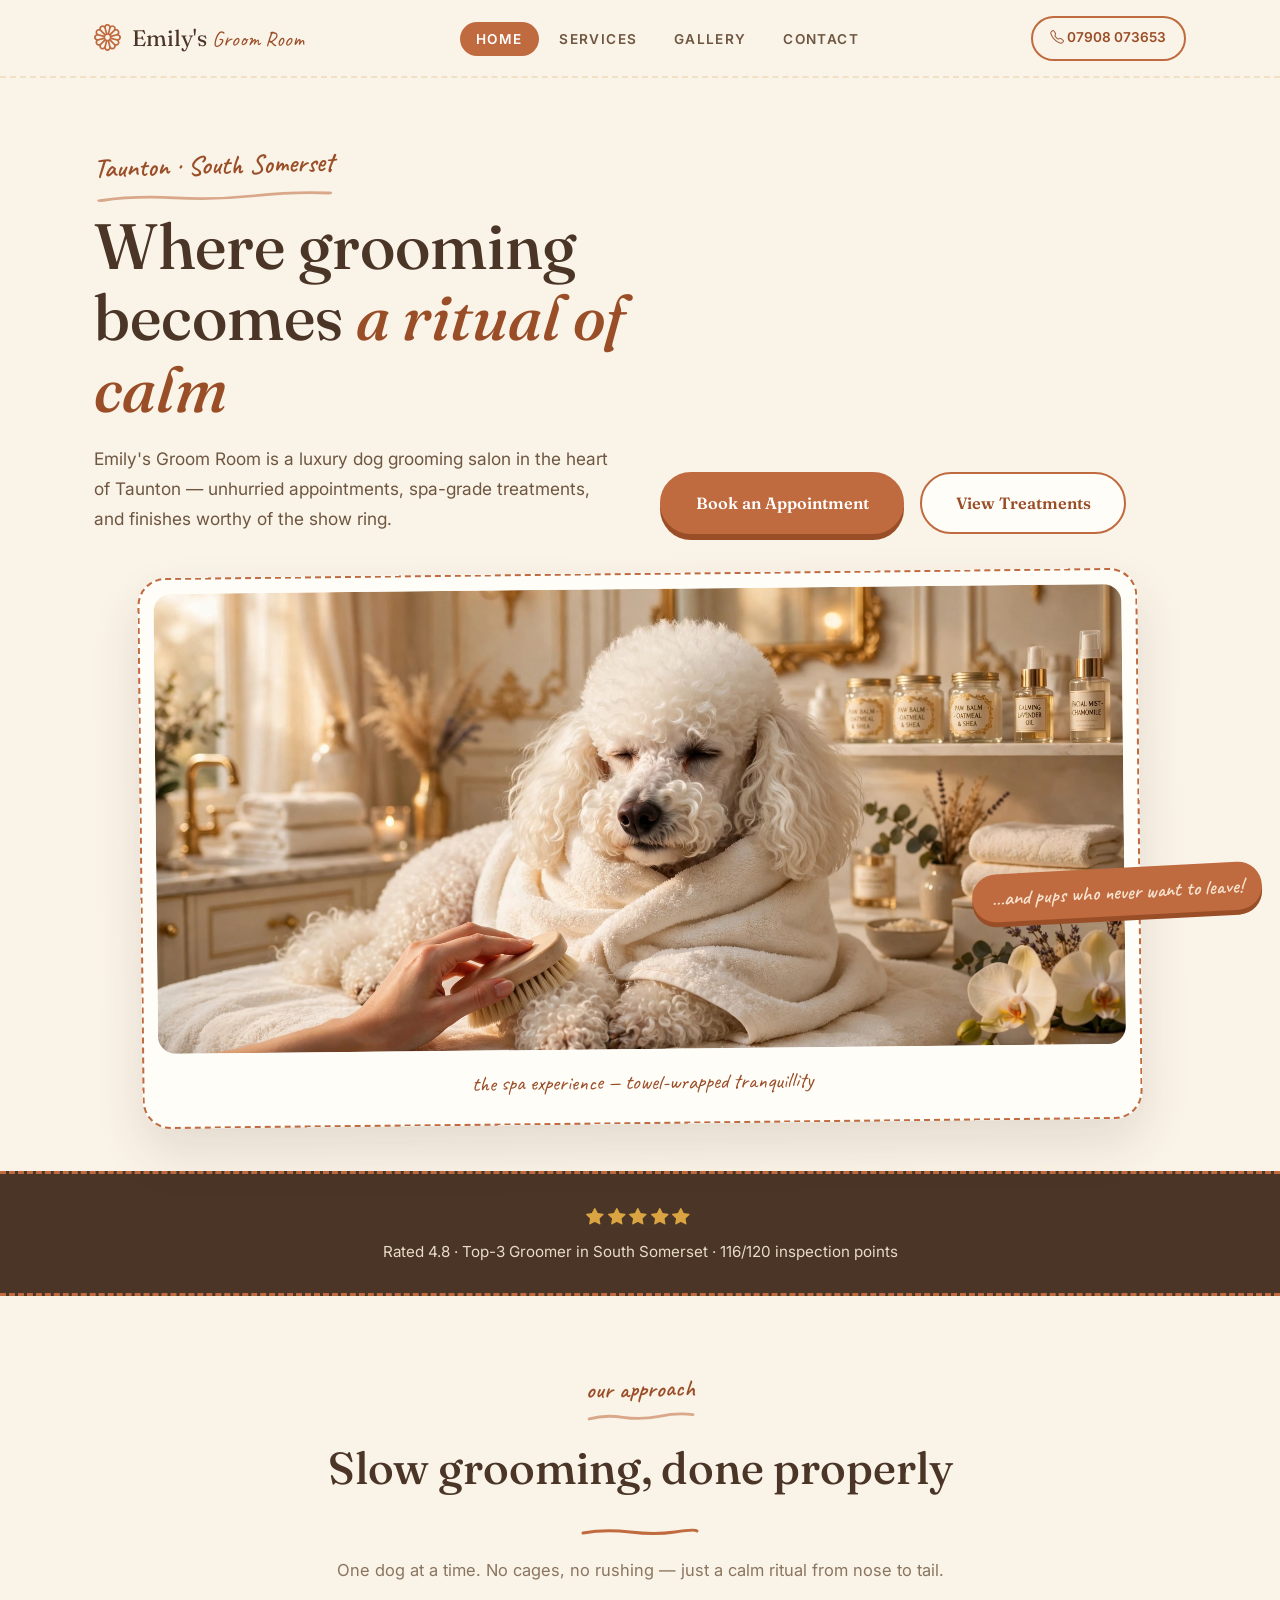
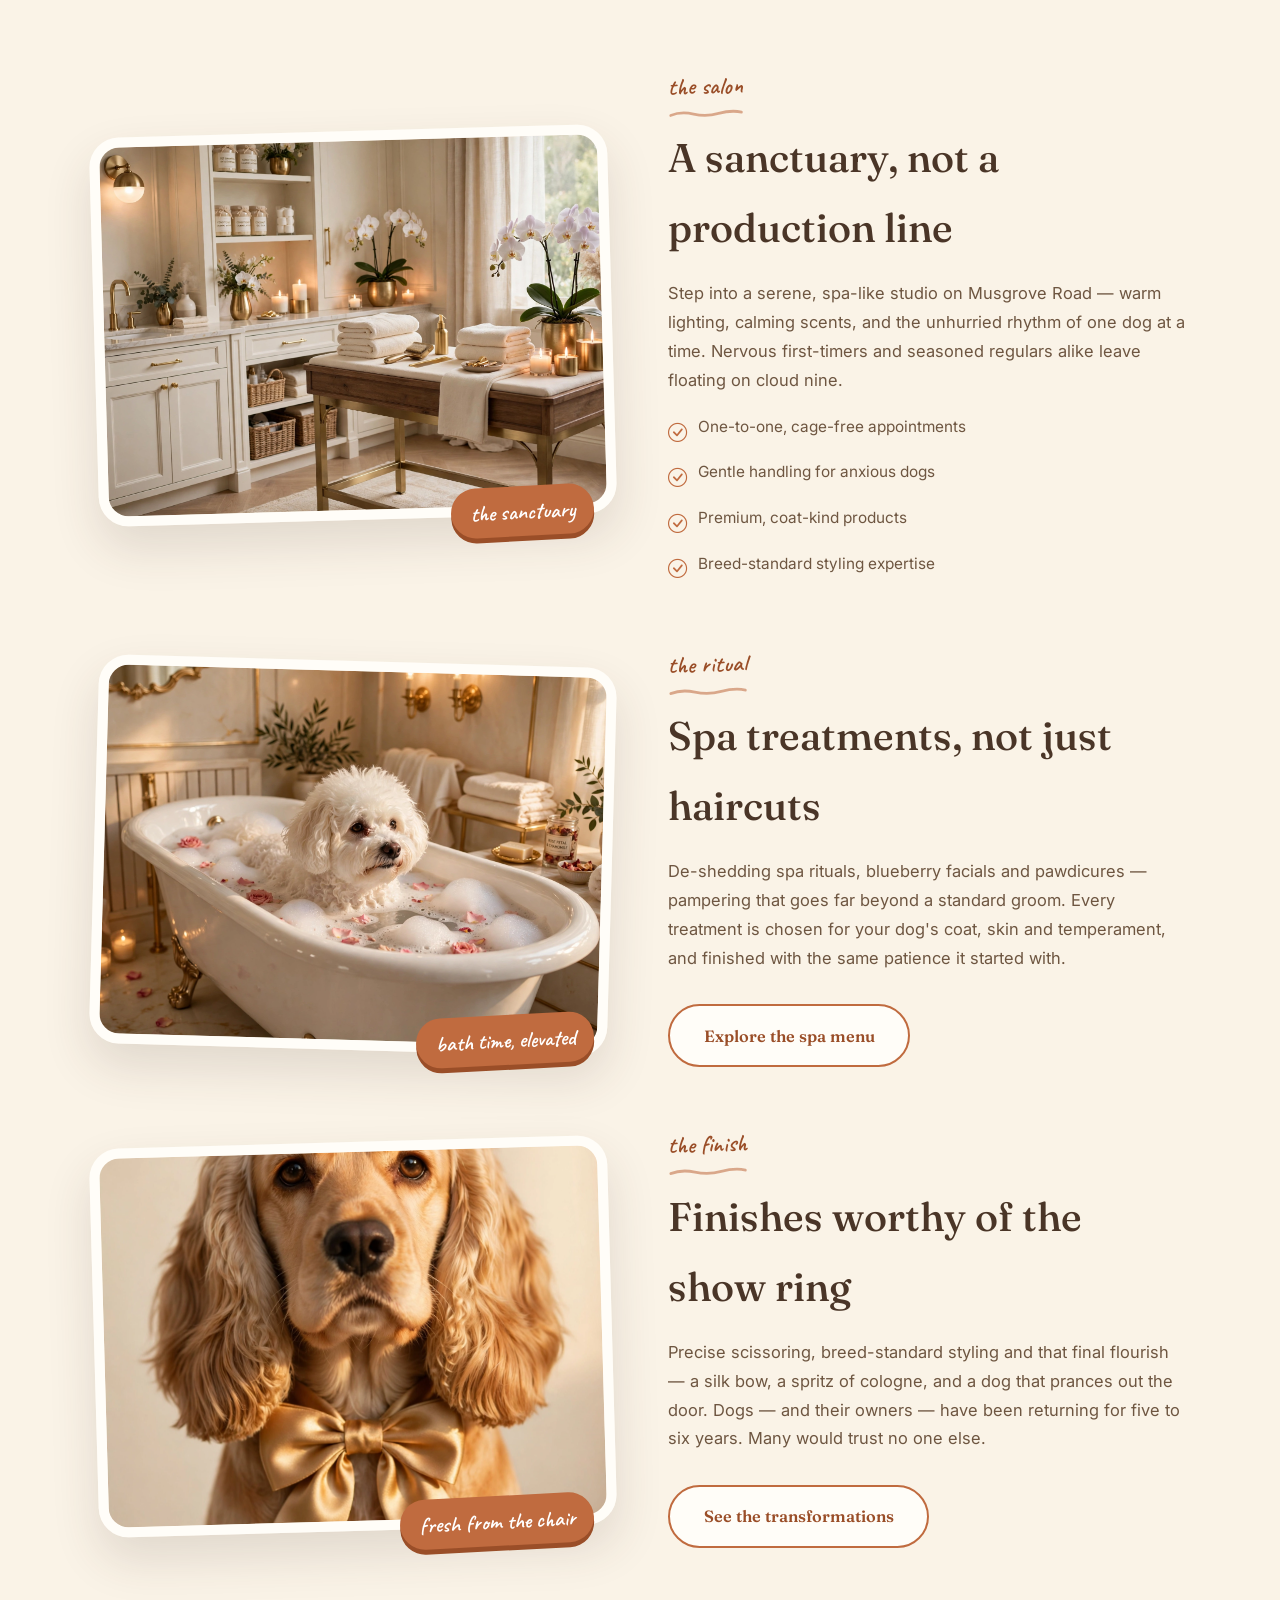
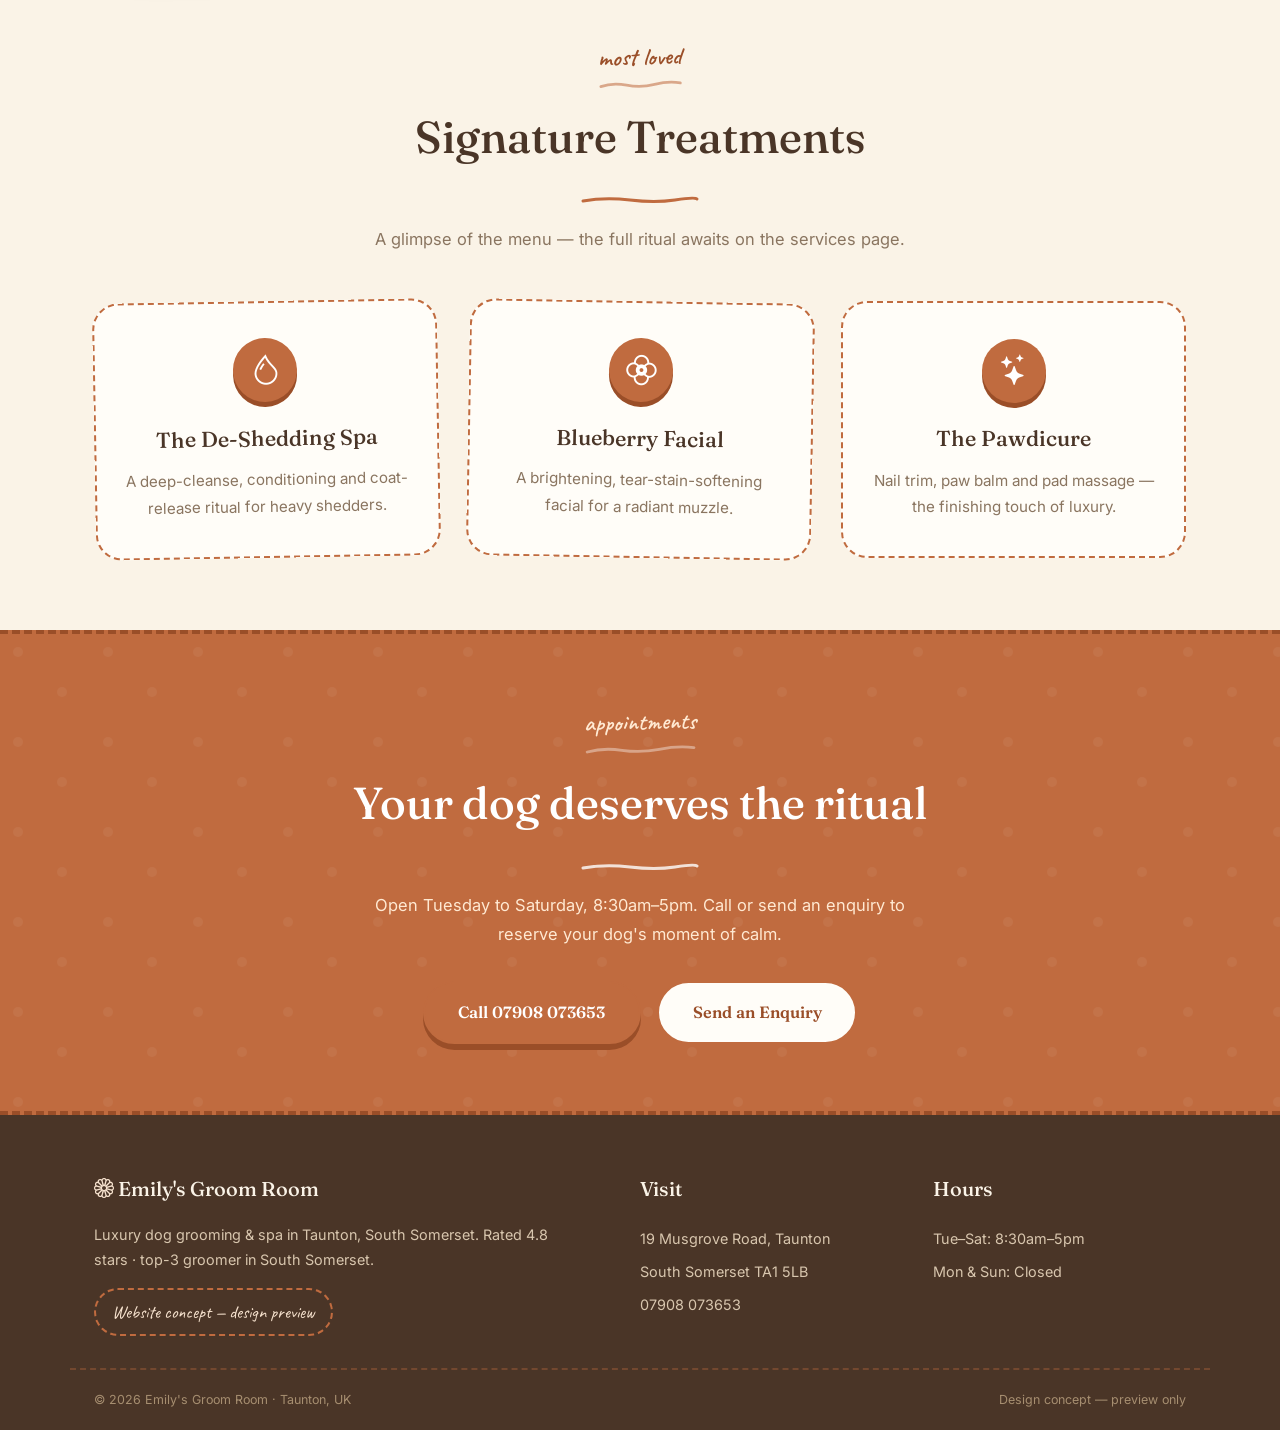
==== index.html @ f9834cc7 "Demo website concept for Emily's Groom Room (Taunton, UK)" ====
<!DOCTYPE html>
<html lang="en-GB">
<head>
  <meta charset="UTF-8">
  <meta name="viewport" content="width=device-width, initial-scale=1.0">
  <title>Emily's Groom Room — Luxury Dog Grooming &amp; Spa, Taunton</title>
  <meta name="description" content="Emily's Groom Room in Taunton, South Somerset — luxury dog grooming and spa treatments. Rated 4.8 stars and ranked among the top three groomers in South Somerset. Tue–Sat 8:30am–5pm.">
  <meta property="og:title" content="Emily's Groom Room — Luxury Dog Grooming &amp; Spa, Taunton">
  <meta property="og:description" content="Luxury dog grooming &amp; spa in Taunton. Rated 4.8 stars · Top-3 groomer in South Somerset. Loyal clients for 5–6 years.">
  <meta property="og:type" content="website">
  <meta property="og:image" content="images/hero-spa-poodle.webp">
  <link rel="stylesheet" href="https://cdn.jsdelivr.net/npm/bootstrap-icons@1.11.3/font/bootstrap-icons.min.css">
  <link rel="stylesheet" href="styles.css">
</head>
<body>

<header class="topbar">
  <div class="topbar-inner">
    <a class="brand" href="index.html">
      <i class="bi bi-flower1"></i>
      <span class="brand-name">Emily's <em>Groom Room</em></span>
    </a>
    <nav aria-label="Main navigation">
      <ul>
        <li><a href="index.html" class="active">Home</a></li>
        <li><a href="services.html">Services</a></li>
        <li><a href="gallery.html">Gallery</a></li>
        <li><a href="contact.html">Contact</a></li>
      </ul>
    </nav>
    <button class="nav-toggle" aria-label="Open menu" aria-expanded="false"><i class="bi bi-list" aria-hidden="true"></i></button>
    <a class="nav-call" href="tel:+447908073653"><i class="bi bi-telephone"></i> 07908 073653</a>
  </div>
</header>

<main>
  <!-- HERO: story-driven -->
  <section class="hero">
    <span class="eyebrow">Taunton · South Somerset</span>
    <h1>Where grooming becomes <span class="gold-it">a ritual of calm</span></h1>
    <div class="lede-row">
      <p class="lede">Emily's Groom Room is a luxury dog grooming salon in the heart of Taunton — unhurried appointments, spa-grade treatments, and finishes worthy of the show ring.</p>
      <div class="hero-cta" style="margin-top:0;">
        <a class="btn btn-solid" href="contact.html">Book an Appointment</a>
        <a class="btn btn-ghost" href="services.html">View Treatments</a>
      </div>
    </div>
    <figure class="hero-frame">
      <div class="inner">
        <img src="images/hero-spa-poodle.webp" alt="White poodle wrapped in a plush cream towel during a luxury spa treatment at Emily's Groom Room" fetchpriority="high">
      </div>
      <figcaption>the spa experience — towel-wrapped tranquillity</figcaption>
    </figure>
  </section>

  <!-- RATING STRIP -->
  <div class="rating-strip">
    <div class="stars" aria-hidden="true"><i class="bi bi-star-fill"></i><i class="bi bi-star-fill"></i><i class="bi bi-star-fill"></i><i class="bi bi-star-fill"></i><i class="bi bi-star-fill"></i></div>
    <p>Rated 4.8 · Top-3 Groomer in South Somerset · 116/120 inspection points</p>
    <p class="hand-note">…and pups who never want to leave!</p>
  </div>

  <!-- OUR APPROACH: alternating story rows -->
  <section class="section" style="padding-bottom:1rem;">
    <div class="section-head center">
      <span class="eyebrow">our approach</span>
      <h2>Slow grooming, done properly</h2>
      <div class="gold-rule" aria-hidden="true"></div>
      <p>One dog at a time. No cages, no rushing — just a calm ritual from nose to tail.</p>
    </div>
  </section>

  <div class="story">
    <div class="story-row">
      <div class="story-img">
        <img src="images/salon-interior.webp" alt="Serene ivory and gold interior of Emily's Groom Room salon in Taunton" loading="lazy">
        <span class="hand-note">the sanctuary</span>
      </div>
      <div class="story-txt">
        <span class="eyebrow">the salon</span>
        <h2>A sanctuary, not a production line</h2>
        <p>Step into a serene, spa-like studio on Musgrove Road — warm lighting, calming scents, and the unhurried rhythm of one dog at a time. Nervous first-timers and seasoned regulars alike leave floating on cloud nine.</p>
        <ul class="check-list">
          <li><i class="bi bi-check-circle"></i> One-to-one, cage-free appointments</li>
          <li><i class="bi bi-check-circle"></i> Gentle handling for anxious dogs</li>
          <li><i class="bi bi-check-circle"></i> Premium, coat-kind products</li>
          <li><i class="bi bi-check-circle"></i> Breed-standard styling expertise</li>
        </ul>
      </div>
    </div>

    <div class="story-row rev">
      <div class="story-txt">
        <span class="eyebrow">the ritual</span>
        <h2>Spa treatments, not just haircuts</h2>
        <p>De-shedding spa rituals, blueberry facials and pawdicures — pampering that goes far beyond a standard groom. Every treatment is chosen for your dog's coat, skin and temperament, and finished with the same patience it started with.</p>
        <div class="hero-cta">
          <a class="btn btn-ghost" href="services.html">Explore the spa menu</a>
        </div>
      </div>
      <div class="story-img">
        <img src="images/bubble-bath.webp" alt="Fluffy white dog enjoying a luxurious bubble bath with rose petals" loading="lazy">
        <span class="hand-note">bath time, elevated</span>
      </div>
    </div>

    <div class="story-row">
      <div class="story-img">
        <img src="images/groomed-portrait.webp" alt="Freshly groomed cocker spaniel wearing a silk bow" loading="lazy">
        <span class="hand-note">fresh from the chair</span>
      </div>
      <div class="story-txt">
        <span class="eyebrow">the finish</span>
        <h2>Finishes worthy of the show ring</h2>
        <p>Precise scissoring, breed-standard styling and that final flourish — a silk bow, a spritz of cologne, and a dog that prances out the door. Dogs — and their owners — have been returning for five to six years. Many would trust no one else.</p>
        <div class="hero-cta">
          <a class="btn btn-ghost" href="gallery.html">See the transformations</a>
        </div>
      </div>
    </div>
  </div>

  <!-- SIGNATURE TREATMENTS PREVIEW -->
  <section class="section" style="padding-top:1rem;">
    <div class="section-head center">
      <span class="eyebrow">most loved</span>
      <h2>Signature Treatments</h2>
      <div class="gold-rule" aria-hidden="true"></div>
      <p>A glimpse of the menu — the full ritual awaits on the services page.</p>
    </div>
    <div class="trio">
      <div class="trio-card">
        <i class="bi bi-droplet" aria-hidden="true"></i>
        <h3>The De-Shedding Spa</h3>
        <p>A deep-cleanse, conditioning and coat-release ritual for heavy shedders.</p>
      </div>
      <div class="trio-card">
        <i class="bi bi-flower2" aria-hidden="true"></i>
        <h3>Blueberry Facial</h3>
        <p>A brightening, tear-stain-softening facial for a radiant muzzle.</p>
      </div>
      <div class="trio-card">
        <i class="bi bi-stars" aria-hidden="true"></i>
        <h3>The Pawdicure</h3>
        <p>Nail trim, paw balm and pad massage — the finishing touch of luxury.</p>
      </div>
    </div>
  </section>

  <!-- CTA -->
  <section class="cta-band">
    <span class="eyebrow">appointments</span>
    <h2>Your dog deserves the ritual</h2>
    <div class="gold-rule" aria-hidden="true"></div>
    <p>Open Tuesday to Saturday, 8:30am–5pm. Call or send an enquiry to reserve your dog's moment of calm.</p>
    <div class="hero-cta" style="justify-content:center;">
      <a class="btn btn-solid" href="tel:+447908073653">Call 07908 073653</a>
      <a class="btn btn-ghost" href="contact.html">Send an Enquiry</a>
    </div>
  </section>
</main>

<footer>
  <div class="footer-inner">
    <div class="footer-brand">
      <h4><i class="bi bi-flower1"></i> Emily's Groom Room</h4>
      <p>Luxury dog grooming &amp; spa in Taunton, South Somerset. Rated 4.8 stars · top-3 groomer in South Somerset.</p>
      <span class="concept-badge">Website concept — design preview</span>
    </div>
    <div>
      <h4>Visit</h4>
      <ul>
        <li>19 Musgrove Road, Taunton</li>
        <li>South Somerset TA1 5LB</li>
        <li><a href="tel:+447908073653">07908 073653</a></li>
      </ul>
    </div>
    <div>
      <h4>Hours</h4>
      <ul>
        <li>Tue–Sat: 8:30am–5pm</li>
        <li>Mon &amp; Sun: Closed</li>
      </ul>
    </div>
  </div>
  <div class="footer-bottom">
    <span>© 2026 Emily's Groom Room · Taunton, UK</span>
    <span>Design concept — preview only</span>
  </div>
</footer>


<script>
document.addEventListener('DOMContentLoaded', function () {
  var btn = document.querySelector('.nav-toggle');
  var panel = document.querySelector('.topbar-inner nav');
  if (btn && panel) {
    btn.addEventListener('click', function () {
      var open = panel.classList.toggle('open');
      btn.setAttribute('aria-expanded', open ? 'true' : 'false');
    });
    panel.addEventListener('click', function (e) {
      if (e.target.closest('a')) {
        panel.classList.remove('open');
        btn.setAttribute('aria-expanded', 'false');
      }
    });
  }
});
</script>
</body>
</html>
---- styles.css ----
/* ============================================================
   Emily's Groom Room — WARM CRAFT concept
   Warm cream + terracotta + deep brown | Fraunces + Caveat + Inter
   Handwritten accents, dashed borders, story-driven rows.
   ============================================================ */
@import url('https://fonts.googleapis.com/css2?family=Fraunces:ital,opsz,wght@0,9..144,400;0,9..144,500;0,9..144,600;1,9..144,400;1,9..144,500&family=Caveat:wght@500;600;700&family=Inter:wght@300;400;500;600&display=swap');

:root {
  --cream: #FAF3E7;
  --cream-deep: #F3E7D2;
  --sand: #EFE0C6;
  --terra: #C06B3F;
  --terra-deep: #9A4E28;
  --terra-soft: #F6E2CE;
  --brown: #4A3527;
  --brown-soft: #6E5641;
  --muted: #8A7560;
  --white: #FFFDF8;
  --gold: #D9A441;
  --serif: 'Fraunces', Georgia, serif;
  --hand: 'Caveat', cursive;
  --sans: 'Inter', -apple-system, sans-serif;
}

* { margin: 0; padding: 0; box-sizing: border-box; }

html { scroll-behavior: smooth; }

body {
  font-family: var(--sans);
  background: var(--cream);
  color: var(--brown);
  font-size: 16.5px;
  line-height: 1.75;
  -webkit-font-smoothing: antialiased;
  overflow-x: hidden;
}

img { max-width: 100%; display: block; }

a { color: var(--terra-deep); text-decoration: none; }
a:hover { color: var(--brown); }

::selection { background: var(--terra-soft); }

/* ---------- handwritten eyebrows ---------- */
.eyebrow {
  font-family: var(--hand);
  font-size: 1.5rem;
  font-weight: 600;
  color: var(--terra-deep);
  display: inline-block;
  transform: rotate(-1.5deg);
}
.eyebrow::after {
  content: ""; display: block; height: 8px; margin-top: 2px;
  background: url("data:image/svg+xml,%3Csvg xmlns='http://www.w3.org/2000/svg' width='120' height='10' viewBox='0 0 120 10' preserveAspectRatio='none'%3E%3Cpath d='M3 7 Q 20 2, 40 6 T 80 6 T 117 5' fill='none' stroke='%23C06B3F' stroke-width='3.5' stroke-linecap='round' opacity='0.55'/%3E%3C/svg%3E") 0 0/100% 100% no-repeat;
}

h1, h2, h3 { font-family: var(--serif); font-weight: 500; color: var(--brown); }

/* hand-drawn rule (keeps old class name) */
.gold-rule {
  width: 120px; height: 10px; margin: 1.2rem 0;
  background: url("data:image/svg+xml,%3Csvg xmlns='http://www.w3.org/2000/svg' width='120' height='10' viewBox='0 0 120 10' preserveAspectRatio='none'%3E%3Cpath d='M3 6 Q 25 2, 50 5 T 95 5 T 117 4' fill='none' stroke='%23C06B3F' stroke-width='3' stroke-linecap='round'/%3E%3C/svg%3E") 0 0/100% 100% no-repeat;
}
.gold-rule.wide { width: min(520px, 80%); }

/* ---------- nav ---------- */
.topbar {
  background: var(--cream);
  border-bottom: 2px dashed var(--sand);
  position: sticky; top: 0; z-index: 50;
}
.topbar-inner {
  max-width: 1140px; margin: 0 auto;
  display: flex; align-items: center; justify-content: space-between;
  padding: 0.9rem 1.5rem; gap: 1rem;
}
.brand { display: flex; align-items: center; gap: 0.7rem; }
.brand .bi { font-size: 1.7rem; color: var(--terra); }
.brand-name { font-family: var(--serif); font-size: 1.4rem; color: var(--brown); }
.brand-name em { font-family: var(--hand); font-style: normal; font-size: 1.35rem; color: var(--terra-deep); }

nav ul { list-style: none; display: flex; gap: 0.3rem; }
nav a {
  font-size: 0.85rem; letter-spacing: 0.1em; text-transform: uppercase; font-weight: 600;
  color: var(--brown-soft); padding: 0.55rem 1rem; border-radius: 999px; transition: all .2s;
}
nav a:hover { color: var(--terra-deep); background: var(--terra-soft); }
nav a.active { color: #fff; background: var(--terra); }

.nav-call {
  border: 2px solid var(--terra); color: var(--terra-deep);
  padding: 0.55rem 1.1rem; font-size: 0.85rem; font-weight: 600;
  border-radius: 999px; transition: all .2s; white-space: nowrap;
}
.nav-call:hover { background: var(--terra); color: #fff; }

/* ---------- hero: story-driven, left aligned ---------- */
.hero {
  padding: 4rem 1.5rem 0;
  max-width: 1140px; margin: 0 auto;
  position: relative;
}
.hero .eyebrow { margin-bottom: 0.6rem; font-size: 1.7rem; }
.hero h1 {
  font-size: clamp(2.4rem, 5.5vw, 4rem);
  line-height: 1.12; max-width: 16ch; text-align: left;
}
.hero h1 .gold-it { font-style: italic; color: var(--terra-deep); }
.hero .lede-row { display: grid; grid-template-columns: 1fr 1fr; gap: 2.5rem; align-items: end; margin-top: 1.2rem; }
.hero p.lede { color: var(--brown-soft); font-size: 1.08rem; max-width: 34rem; }
.hero-frame {
  margin: 2.4rem auto 0; max-width: 1000px;
  background: var(--white); border: 2px dashed var(--terra);
  border-radius: 28px; padding: 14px;
  box-shadow: 0 24px 50px rgba(74, 53, 39, 0.12);
  transform: rotate(-.6deg);
}
.hero-frame .inner { border-radius: 18px; overflow: hidden; }
.hero-frame img { width: 100%; height: auto; object-fit: cover; max-height: 460px; }
.hero-frame figcaption {
  padding: 0.9rem 0.4rem 0.4rem;
  font-family: var(--hand); font-size: 1.35rem; color: var(--terra-deep);
  text-align: center;
}
.hero-cta { margin-top: 2rem; display: flex; gap: 1rem; flex-wrap: wrap; }

.btn {
  display: inline-flex; align-items: center; gap: .6rem;
  padding: 0.95rem 2.1rem;
  font-family: var(--serif); font-size: 1.02rem; font-weight: 600;
  border-radius: 999px; border: 2px solid var(--terra);
  transition: all .2s; cursor: pointer;
}
.btn-solid { background: var(--terra); color: #fff; box-shadow: 0 6px 0 var(--terra-deep); border-color: var(--terra); }
.btn-solid:hover { transform: translateY(-2px); box-shadow: 0 8px 0 var(--terra-deep); color: #fff; }
.btn-ghost { color: var(--terra-deep); background: var(--white); }
.btn-ghost:hover { background: var(--terra-soft); color: var(--terra-deep); }

/* ---------- ratings strip ---------- */
.rating-strip {
  background: var(--brown); color: var(--cream);
  padding: 1.7rem 1.5rem; text-align: center; margin-top: 3rem;
  border-top: 3px dashed var(--terra); border-bottom: 3px dashed var(--terra);
}
.rating-strip .stars { color: var(--gold); font-size: 1.1rem; letter-spacing: 0.2em; }
.rating-strip p { font-size: 0.95rem; margin-top: 0.4rem; color: #E8DCC6; }
.rating-strip .hand-note { font-family: var(--hand); font-size: 1.3rem; color: var(--terra-soft); }

/* ---------- sections ---------- */
.section { max-width: 1140px; margin: 0 auto; padding: 4.5rem 1.5rem; }
.section-head { max-width: 680px; margin-bottom: 3rem; }
.section-head.center { text-align: center; margin-left: auto; margin-right: auto; }
.section-head.center .gold-rule { margin-left: auto; margin-right: auto; }
.section-head h2 { font-size: clamp(1.9rem, 4vw, 2.8rem); margin: 0.6rem 0; }
.section-head p { color: var(--muted); }

/* dashed trio cards */
.trio { display: grid; grid-template-columns: repeat(3, 1fr); gap: 1.8rem; }
.trio-card {
  background: var(--white); border: 2px dashed var(--terra);
  padding: 2.2rem 1.8rem; border-radius: 26px; text-align: center;
  transition: transform .25s, box-shadow .25s;
}
.trio-card:nth-child(2) { transform: rotate(1deg); }
.trio-card:nth-child(1) { transform: rotate(-1deg); }
.trio-card:hover { transform: translateY(-5px) rotate(0deg); box-shadow: 0 18px 40px rgba(74,53,39,.12); }
.trio-card .bi {
  font-size: 1.9rem; color: #fff; background: var(--terra);
  width: 64px; height: 64px; border-radius: 50%;
  display: inline-grid; place-items: center; margin-bottom: 1.1rem;
  box-shadow: 0 5px 0 var(--terra-deep);
}
.trio-card h3 { font-size: 1.35rem; margin-bottom: 0.6rem; }
.trio-card p { color: var(--muted); font-size: 0.95rem; }

/* ---------- story rows: alternating narrative ---------- */
.story { max-width: 1140px; margin: 0 auto; padding: 1rem 1.5rem 4.5rem; display: grid; gap: 3.5rem; }
.story-row {
  display: grid; grid-template-columns: 1fr 1fr; gap: 3.5rem; align-items: center;
}
.story-row.rev .story-txt { order: 2; }
.story-row.rev .story-img { order: 1; }
.story-img { position: relative; }
.story-img img {
  width: 100%; aspect-ratio: 4/3; object-fit: cover;
  border-radius: 30px; border: 10px solid var(--white);
  box-shadow: 0 22px 48px rgba(74,53,39,.14);
}
.story-row:nth-child(odd) .story-img img { transform: rotate(-1.6deg); }
.story-row:nth-child(even) .story-img img { transform: rotate(1.6deg); }
.hand-note {
  position: absolute; bottom: -16px; right: 18px;
  font-family: var(--hand); font-size: 1.4rem; font-weight: 600;
  background: var(--terra); color: #fff; border-radius: 999px;
  padding: .35rem 1.2rem; transform: rotate(-3deg);
  box-shadow: 0 5px 0 var(--terra-deep);
}
.story-txt .eyebrow { margin-bottom: .4rem; }
.story-txt h2 { font-size: clamp(1.8rem, 3.4vw, 2.5rem); margin-bottom: 1rem; }
.story-txt p { color: var(--brown-soft); margin-bottom: 1rem; }

.check-list { list-style: none; margin-top: 1.2rem; display: grid; gap: .6rem; }
.check-list li { display: flex; gap: .7rem; align-items: flex-start; color: var(--brown-soft); font-size: 0.96rem; }
.check-list .bi { color: var(--terra); font-size: 1.2rem; margin-top: .15rem; }

/* ---------- service rows ---------- */
.service-row {
  display: grid; grid-template-columns: 60px 1fr auto;
  gap: 1.6rem; align-items: center;
  background: var(--white); border: 2px dashed var(--sand);
  padding: 1.9rem 2.1rem; margin-bottom: 1.3rem; border-radius: 24px;
  transition: border-color .25s, transform .25s;
}
.service-row:hover { border-color: var(--terra); transform: translateX(6px); }
.service-icon {
  width: 58px; height: 58px; background: var(--terra-soft);
  border: 2px solid var(--terra);
  border-radius: 50%; display: flex; align-items: center; justify-content: center;
}
.service-icon .bi { color: var(--terra-deep); font-size: 1.35rem; }
.service-row h3 { font-size: 1.4rem; margin-bottom: 0.35rem; }
.service-row h3 .tag {
  font-family: var(--hand); font-size: 1.05rem; font-weight: 600;
  color: #fff; background: var(--terra); border-radius: 999px;
  padding: 0.1rem 0.85rem; margin-left: 0.6rem; vertical-align: middle;
  display: inline-block; transform: rotate(-2deg);
}
.service-row p { color: var(--muted); font-size: 0.95rem; max-width: 640px; }
.service-price {
  text-align: right; border-left: 2px dashed var(--sand); padding-left: 1.6rem;
  min-width: 150px;
}
.service-price .from { font-family: var(--hand); font-size: 1.15rem; color: var(--terra-deep); display: block; }
.service-price .amount { font-family: var(--serif); font-size: 2rem; color: var(--brown); }
.service-price .note { font-size: 0.72rem; color: var(--muted); font-style: italic; }

.spa-banner {
  margin-top: 2.5rem; text-align: center;
  border: 2px dashed var(--terra); background: var(--white);
  padding: 2.8rem 2rem; border-radius: 30px;
  background-image: radial-gradient(circle at 20% 20%, var(--terra-soft) 0, transparent 45%);
}
.spa-banner h3 { font-size: 2rem; margin: 0.6rem 0; }
.spa-banner h3 em { font-family: var(--hand); font-style: normal; color: var(--terra-deep); font-size: 2.2rem; }
.spa-banner p { color: var(--muted); max-width: 560px; margin: 0 auto 1.5rem; }

/* ---------- gallery grid ---------- */
.g-grid {
  display: grid; grid-template-columns: repeat(2, 1fr); gap: 2rem;
  max-width: 1000px; margin: 0 auto;
}
.g-item {
  background: var(--white); border: 2px dashed var(--terra); padding: 12px; border-radius: 24px;
  transition: transform .3s, box-shadow .3s;
}
.g-item:nth-child(odd) { transform: rotate(-.8deg); }
.g-item:nth-child(even) { transform: rotate(.8deg); }
.g-item:hover { transform: rotate(0) translateY(-4px); box-shadow: 0 18px 44px rgba(74,53,39,.12); }
.g-item .inner { border-radius: 14px; overflow: hidden; }
.g-item img { width: 100%; aspect-ratio: 4/3; object-fit: cover; }
.g-item figcaption { padding: 1rem 0.4rem 0.5rem; text-align: center; }
.g-item figcaption .t { font-family: var(--serif); font-size: 1.2rem; display: block; }
.g-item figcaption .s {
  font-family: var(--hand); font-size: 1.2rem; color: var(--terra-deep);
  margin-top: 0.2rem; display: block;
}

/* ---------- contact ---------- */
.contact-grid {
  display: grid; grid-template-columns: 1fr 1fr; gap: 2.2rem; align-items: start;
}
.contact-card {
  background: var(--white); border: 2px dashed var(--terra);
  padding: 2.4rem; border-radius: 28px;
}
.contact-card h3 { font-size: 1.55rem; margin-bottom: 1rem; }
.contact-card h3 .hand-accent { font-family: var(--hand); color: var(--terra-deep); font-size: 1.7rem; }
.contact-line {
  display: flex; gap: 1rem; align-items: flex-start;
  padding: 0.9rem 0; border-bottom: 2px dotted var(--sand);
}
.contact-line:last-child { border-bottom: none; }
.contact-line .bi { color: var(--terra); font-size: 1.3rem; margin-top: 0.15rem; }
.contact-line .lbl { font-family: var(--hand); font-size: 1.15rem; color: var(--terra-deep); display: block; }
.contact-line .val { color: var(--brown); }
.contact-line a.val:hover { color: var(--terra-deep); }

.hours-table { width: 100%; border-collapse: collapse; margin-top: 0.5rem; }
.hours-table th, .hours-table td { padding: 0.75rem 0.4rem; text-align: left; font-size: 0.95rem; }
.hours-table th { font-weight: 600; color: var(--brown); font-family: var(--serif); }
.hours-table td { color: var(--brown-soft); }
.hours-table tr { border-bottom: 2px dotted var(--sand); }
.hours-table tr:last-child { border-bottom: none; }
.hours-table .closed { color: var(--muted); font-style: italic; font-family: var(--hand); font-size: 1.1rem; }

.enquiry { margin-top: 2.5rem; max-width: 760px; margin-left: auto; margin-right: auto; }
.form-grid { display: grid; grid-template-columns: 1fr 1fr; gap: 1.2rem; }
.field { display: flex; flex-direction: column; gap: 0.4rem; }
.field.full { grid-column: 1 / -1; }
.field label { font-family: var(--hand); font-size: 1.25rem; color: var(--terra-deep); font-weight: 600; }
.field input, .field select, .field textarea {
  font-family: var(--sans); font-size: 0.95rem; color: var(--brown);
  background: var(--cream); border: 2px solid var(--sand);
  padding: 0.85rem 1rem; border-radius: 16px; width: 100%;
}
.field input:focus, .field select:focus, .field textarea:focus {
  outline: none; border-color: var(--terra); box-shadow: 0 0 0 3px var(--terra-soft); background: var(--white);
}
.form-note { text-align: center; font-family: var(--hand); font-size: 1.25rem; color: var(--terra-deep); margin-top: 1rem; }

/* ---------- cta band ---------- */
.cta-band {
  background: var(--terra); text-align: center; padding: 4.2rem 1.5rem;
  border-top: 4px dashed var(--terra-deep); border-bottom: 4px dashed var(--terra-deep);
  position: relative; overflow: hidden;
}
.cta-band::before {
  content: ""; position: absolute; inset: 0; opacity: .5; pointer-events: none;
  background: url("data:image/svg+xml,%3Csvg xmlns='http://www.w3.org/2000/svg' width='90' height='90' viewBox='0 0 90 90'%3E%3Ccircle cx='18' cy='18' r='5' fill='%23ffffff' fill-opacity='0.10'/%3E%3Ccircle cx='62' cy='58' r='5' fill='%23ffffff' fill-opacity='0.10'/%3E%3C/svg%3E");
}
.cta-band .eyebrow { color: #FFE9D2; }
.cta-band .eyebrow::after { filter: brightness(0) invert(1); opacity: .7; }
.cta-band h2 { color: #fff; font-size: clamp(1.9rem, 4vw, 2.8rem); margin: 0.7rem 0 1rem; position: relative; }
.cta-band p { color: #FFE9D2; max-width: 560px; margin: 0 auto 1.8rem; position: relative; }
.cta-band .gold-rule { margin-left: auto; margin-right: auto; filter: brightness(0) invert(1); opacity: .8; }
.cta-band .hero-cta { position: relative; }

/* ---------- footer ---------- */
footer { background: var(--brown); color: #D8C6AE; }
.footer-inner {
  max-width: 1140px; margin: 0 auto; padding: 3.5rem 1.5rem 2rem;
  display: grid; grid-template-columns: 2fr 1fr 1fr; gap: 2.5rem;
}
.footer-inner h4 {
  font-family: var(--serif); color: var(--cream); font-size: 1.25rem; margin-bottom: 1rem; font-weight: 500;
}
.footer-inner h4 .bi { color: var(--terra-soft); }
.footer-brand p { max-width: 30rem; }
.footer-inner p, .footer-inner li { font-size: 0.9rem; }
.footer-inner ul { list-style: none; }
.footer-inner li { padding: 0.25rem 0; }
.footer-inner a { color: #D8C6AE; }
.footer-inner a:hover { color: var(--terra-soft); }
.concept-badge {
  display: inline-block; margin-top: 1rem;
  border: 2px dashed var(--terra); color: var(--terra-soft);
  font-family: var(--hand); font-size: 1.15rem;
  padding: 0.35rem 1rem; border-radius: 999px;
}
.footer-bottom {
  border-top: 2px dashed rgba(192,107,63,.35);
  max-width: 1140px; margin: 0 auto; padding: 1.2rem 1.5rem;
  display: flex; justify-content: space-between; gap: 1rem; flex-wrap: wrap;
  font-size: 0.78rem; color: #A68E70;
}

/* ---------- responsive ---------- */
@media (max-width: 900px) {
  .hero .lede-row { grid-template-columns: 1fr; gap: 1.4rem; }
  .hero h1 { max-width: none; }
  .story-row { grid-template-columns: 1fr; gap: 2rem; }
  .story-row.rev .story-txt { order: 1; }
  .story-row.rev .story-img { order: 2; }
  .trio { grid-template-columns: 1fr; max-width: 460px; margin: 0 auto; }
  .g-grid { grid-template-columns: 1fr; }
  .contact-grid { grid-template-columns: 1fr; }
  .footer-inner { grid-template-columns: 1fr; }
  .service-row { grid-template-columns: 1fr; text-align: center; }
  .service-icon { margin: 0 auto; }
  .service-price { border-left: none; border-top: 2px dashed var(--sand); padding: 1.2rem 0 0; text-align: center; min-width: 0; }
}
@media (max-width: 640px) {
  .form-grid { grid-template-columns: 1fr; }
}

/* ---------- mobile nav toggle ---------- */
.nav-toggle{
  display:none; background:var(--terra-soft); border:2px solid var(--terra); border-radius:14px;
  color:var(--terra-deep); font-size:1.5rem; line-height:1; cursor:pointer;
  padding:.5rem .8rem; align-items:center; justify-content:center; flex:0 0 auto;
}
body{ overflow-x:hidden; }
@media (max-width: 860px){
  .topbar-inner{ position:relative; flex-wrap:nowrap; justify-content:space-between; }
  .nav-toggle{ display:inline-flex; }
  .topbar-inner nav{
    display:none; position:absolute; top:100%; left:0; right:0; z-index:60;
    background:var(--cream); border-bottom:2px dashed var(--sand);
    box-shadow:0 18px 30px rgba(74,53,39,.12);
  }
  .topbar-inner nav.open{ display:block; }
  .topbar-inner nav ul{ flex-direction:column; align-items:stretch; padding:8px 24px 16px; }
  .topbar-inner nav li{ border-bottom:2px dotted var(--sand); }
  .topbar-inner nav li:last-child{ border-bottom:0; }
  .topbar-inner nav a{ display:block; padding:14px 4px; border-radius:12px; }
}

/* ---------- mobile image caps ---------- */
@media (max-width: 768px){
  .hero{ padding:2.6rem 1.2rem 0; }
  .hero-frame{ transform:none; padding:10px; }
  .hero-frame img{ max-height:320px; }
  .hero-frame figcaption{ font-size:1.2rem; }
  .eyebrow{ font-size:1.35rem; }
  .section{ padding:3rem 1.2rem; }
  .story{ padding:0 1.2rem 3rem; gap:2.6rem; }
  .story-img img{ max-height:300px; }
  .hand-note{ font-size:1.2rem; bottom:-12px; right:10px; }
  .trio-card{ padding:1.8rem 1.4rem; }
  .g-item img{ max-height:300px; }
  .rating-strip{ margin-top:2rem; }
  .cta-band{ padding:3rem 1.2rem; }
  .contact-card{ padding:1.8rem 1.4rem; }
  .nav-call{ display:none; }
}
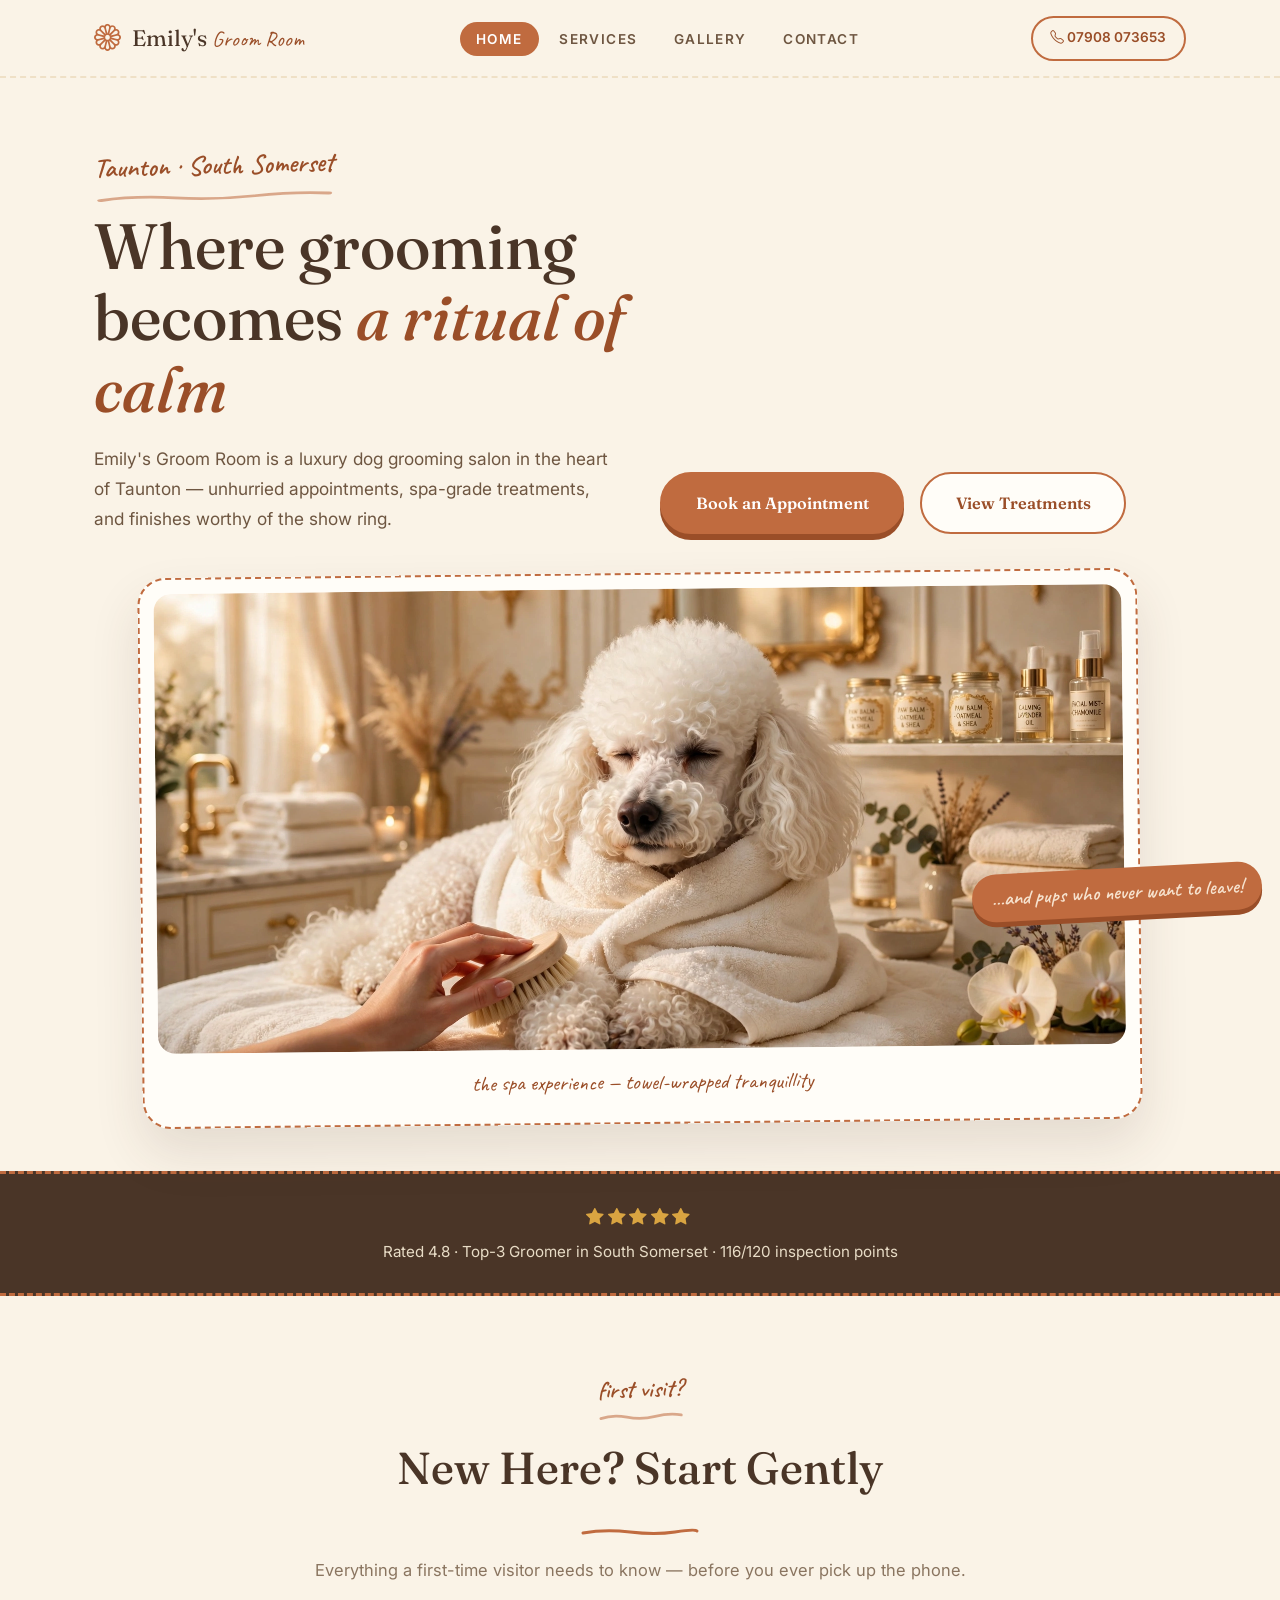
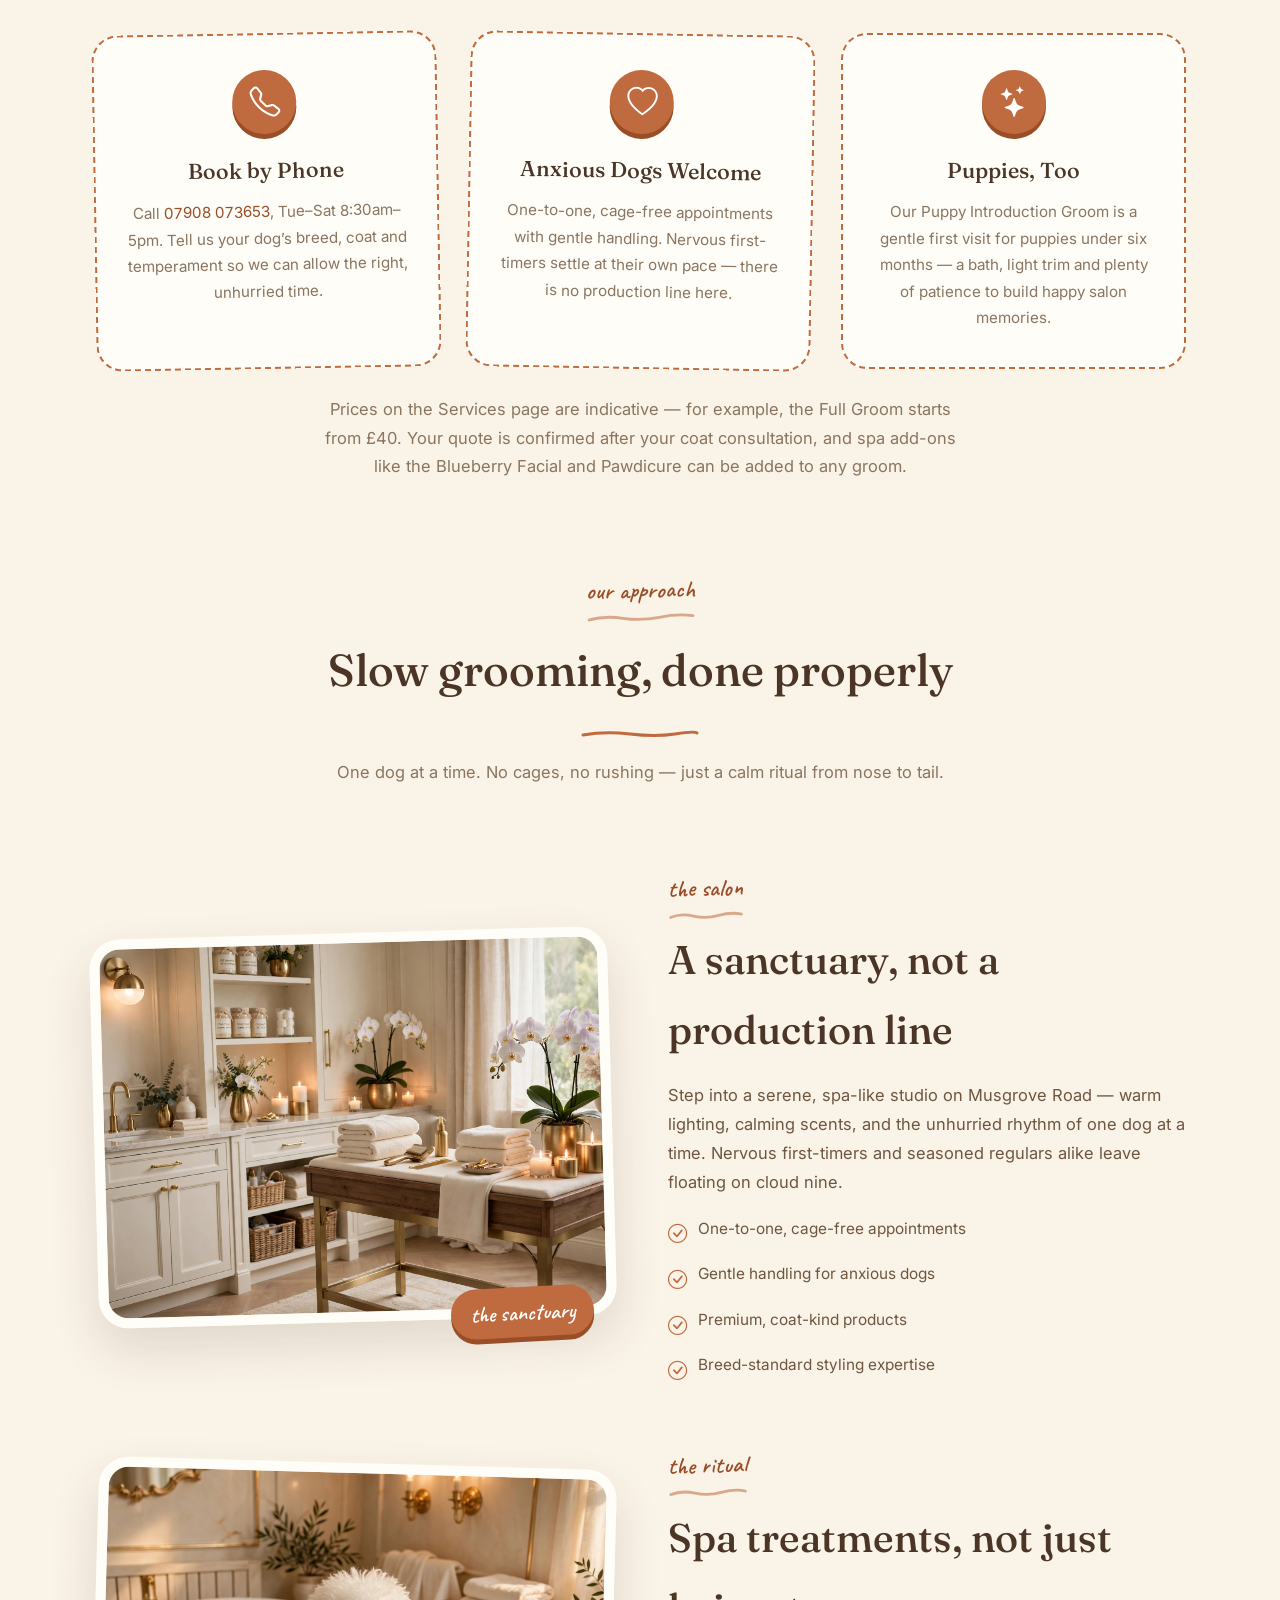
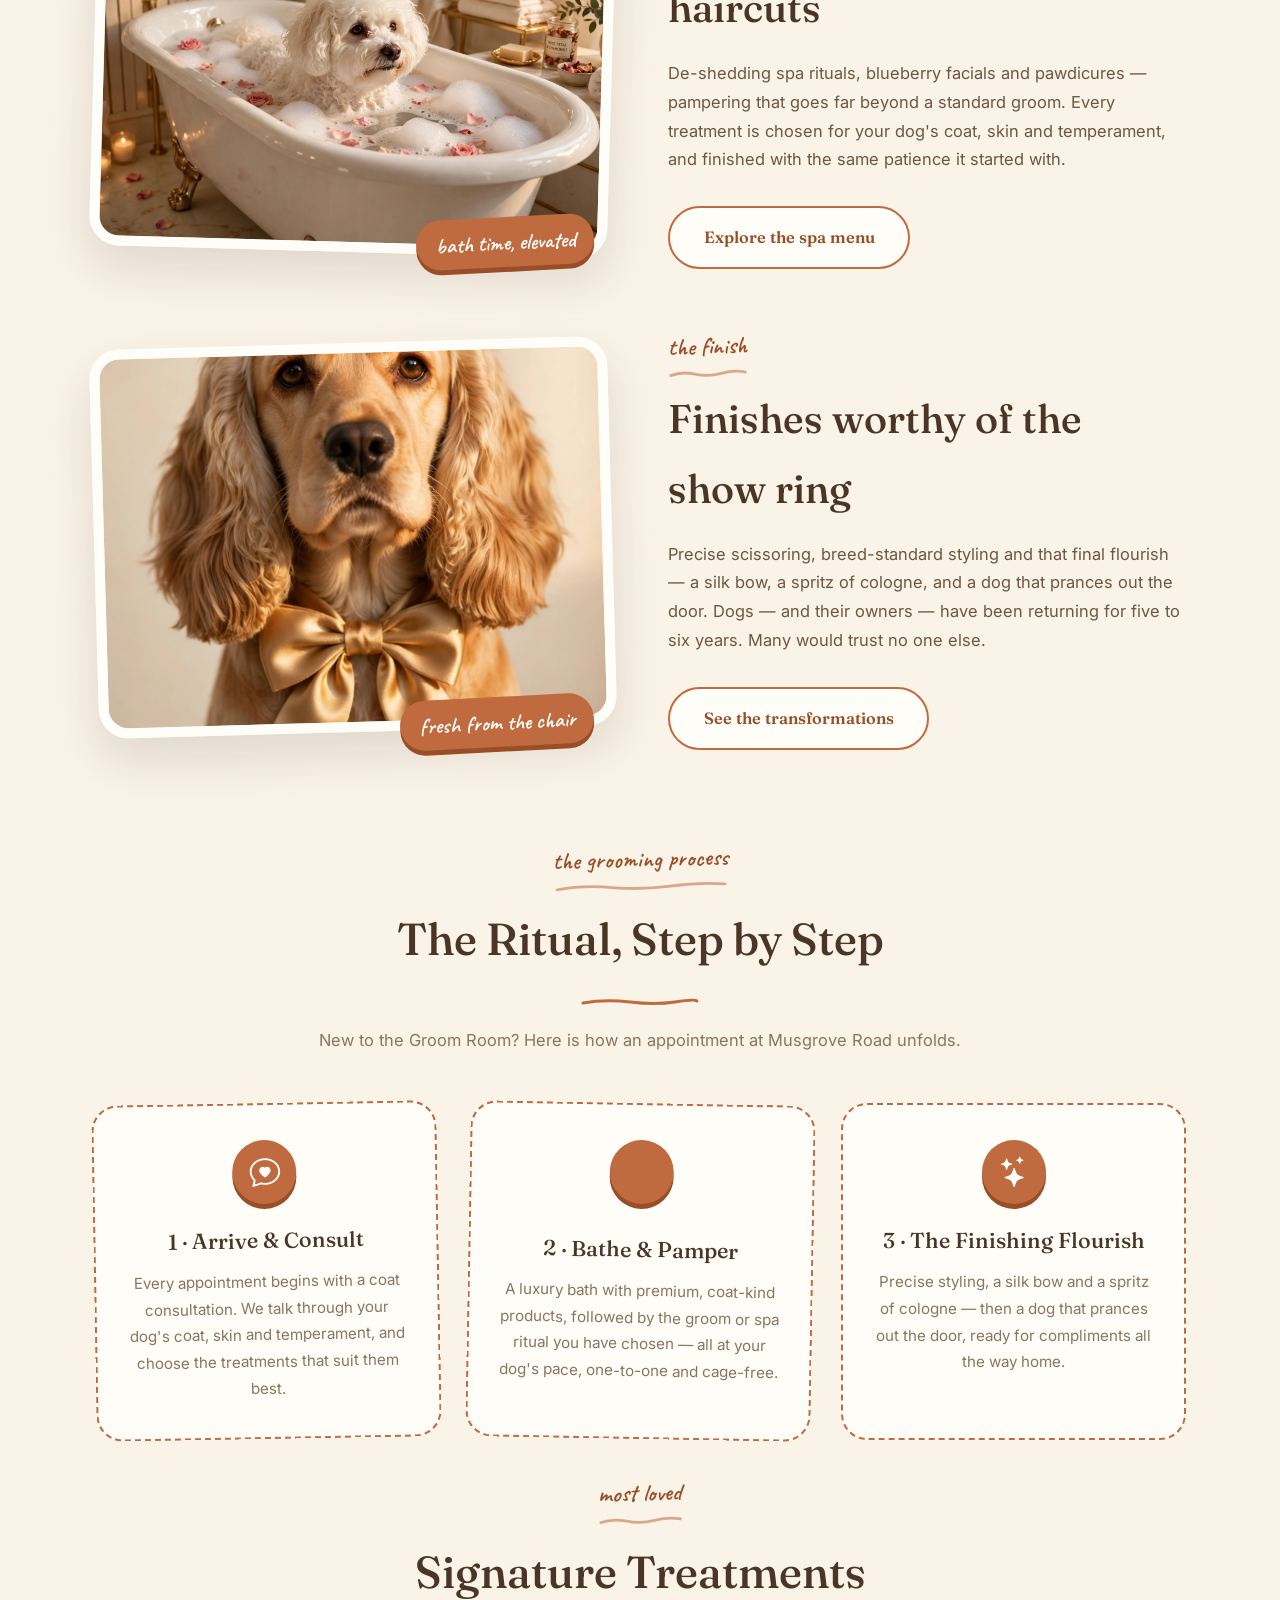
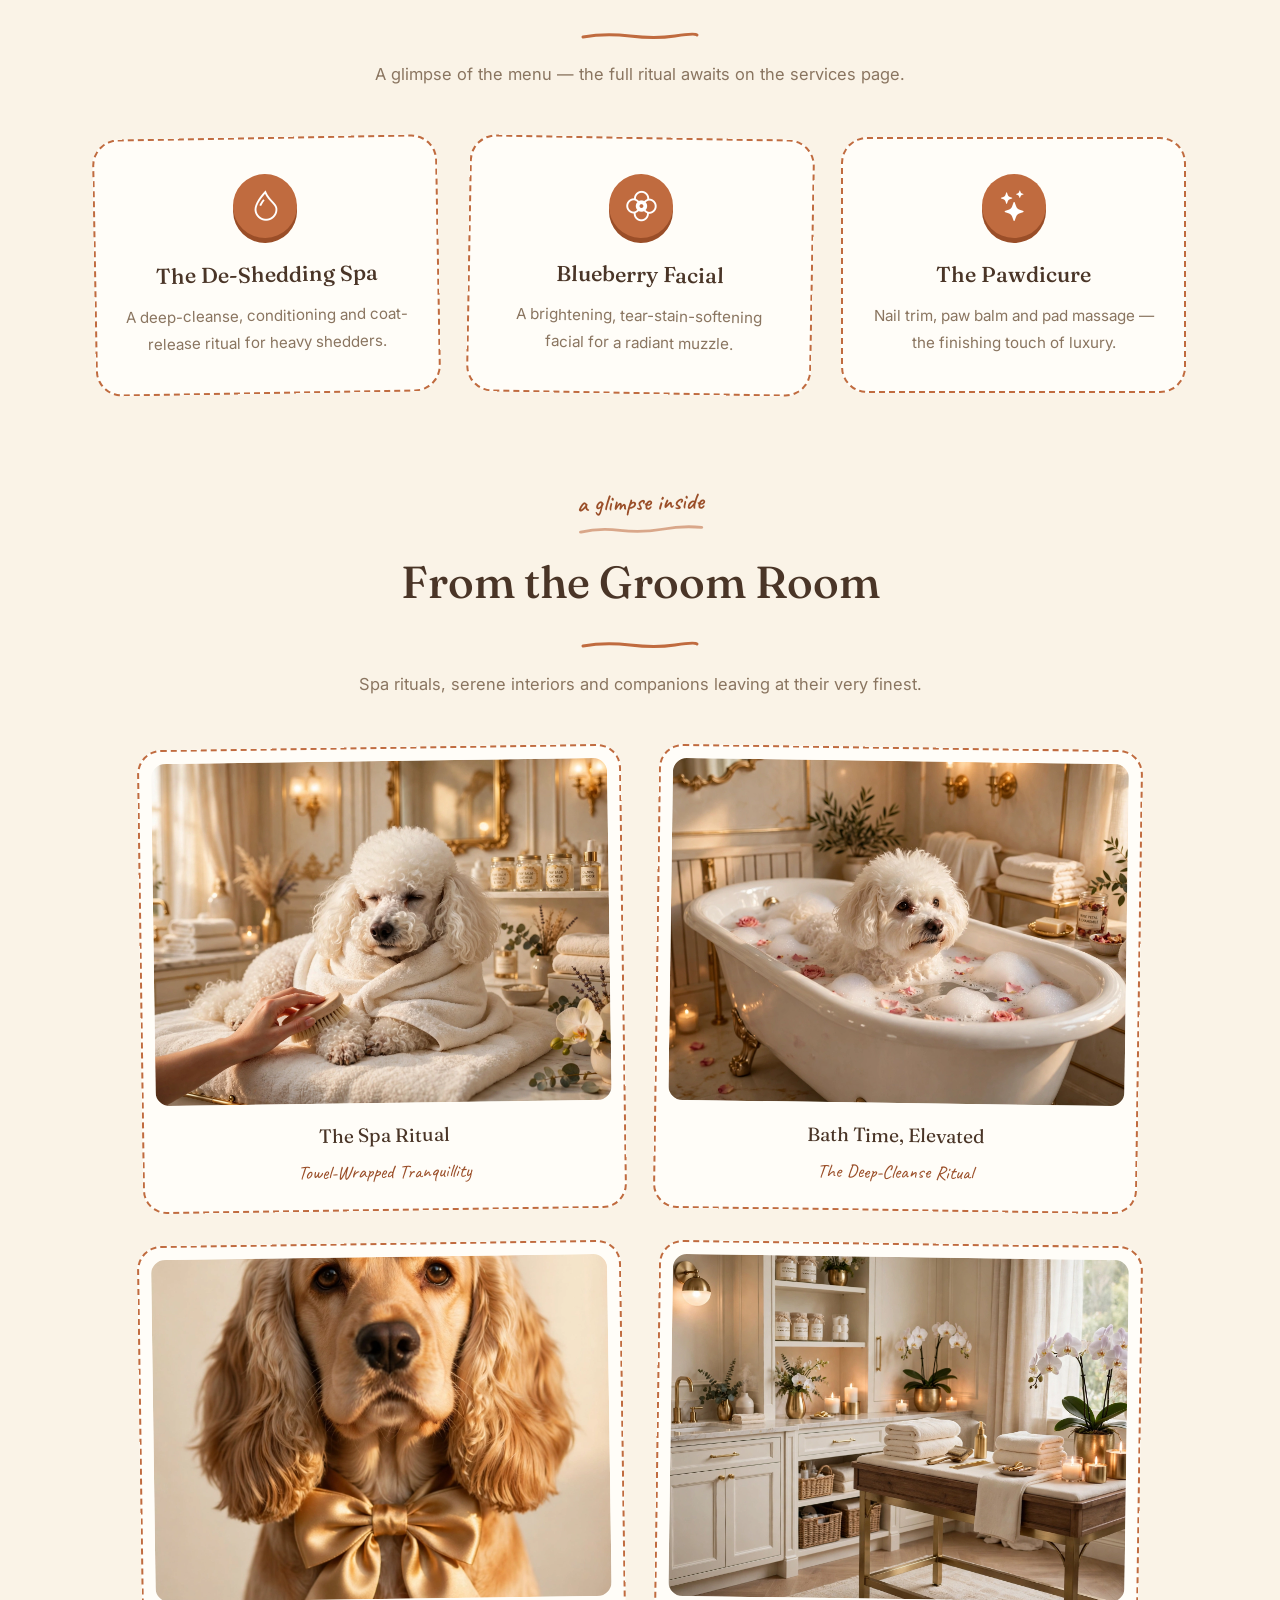
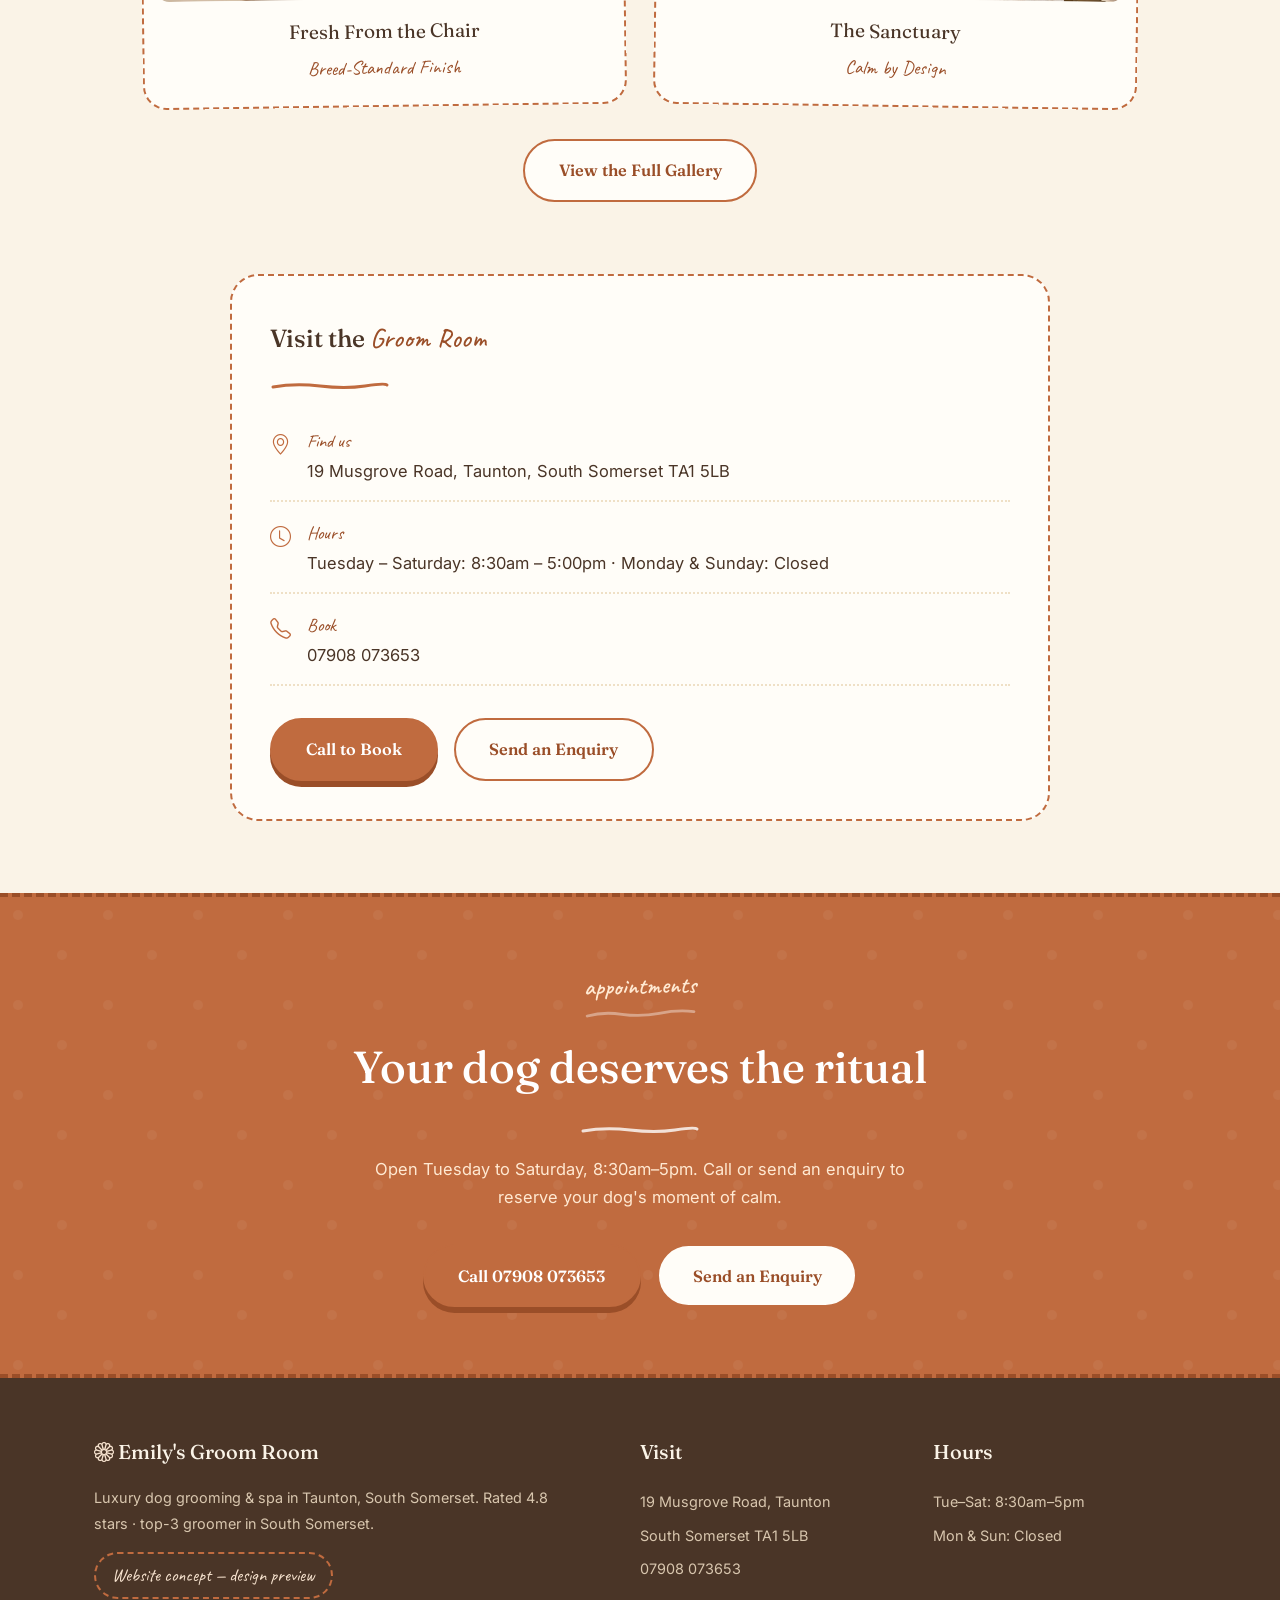
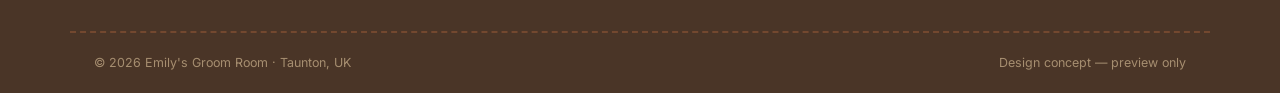
==== commit 4ed19ce4: "Demo website concept for Emily's Groom Room (Taunton, UK)" ====
--- a/index.html
+++ b/index.html
@@ -60,6 +60,34 @@
     <p class="hand-note">…and pups who never want to leave!</p>
   </div>
 
+  <!-- FIRST VISIT: guide (replaces generic highlights + FAQ) -->
+  <section class="section" style="padding-bottom:1rem;" aria-label="First visit guide">
+    <div class="section-head center">
+      <span class="eyebrow">first visit?</span>
+      <h2>New Here? Start Gently</h2>
+      <div class="gold-rule" aria-hidden="true"></div>
+      <p>Everything a first-time visitor needs to know &mdash; before you ever pick up the phone.</p>
+    </div>
+    <div class="trio first-visit-grid">
+      <div class="trio-card">
+        <i class="bi bi-telephone" aria-hidden="true"></i>
+        <h3>Book by Phone</h3>
+        <p>Call <a href="tel:+447908073653">07908 073653</a>, Tue&ndash;Sat 8:30am&ndash;5pm. Tell us your dog&rsquo;s breed, coat and temperament so we can allow the right, unhurried time.</p>
+      </div>
+      <div class="trio-card">
+        <i class="bi bi-heart" aria-hidden="true"></i>
+        <h3>Anxious Dogs Welcome</h3>
+        <p>One-to-one, cage-free appointments with gentle handling. Nervous first-timers settle at their own pace &mdash; there is no production line here.</p>
+      </div>
+      <div class="trio-card">
+        <i class="bi bi-stars" aria-hidden="true"></i>
+        <h3>Puppies, Too</h3>
+        <p>Our Puppy Introduction Groom is a gentle first visit for puppies under six months &mdash; a bath, light trim and plenty of patience to build happy salon memories.</p>
+      </div>
+    </div>
+    <p style="text-align:center;color:var(--muted);max-width:640px;margin:1.6rem auto 0;">Prices on the Services page are indicative &mdash; for example, the Full Groom starts from &pound;40. Your quote is confirmed after your coat consultation, and spa add-ons like the Blueberry Facial and Pawdicure can be added to any groom.</p>
+  </section>
+
   <!-- OUR APPROACH: alternating story rows -->
   <section class="section" style="padding-bottom:1rem;">
     <div class="section-head center">
@@ -120,6 +148,33 @@
     </div>
   </div>
 
+  <!-- YOUR VISIT: three gentle steps -->
+  <section class="section" style="padding-top:1rem;padding-bottom:1rem;">
+    <div class="section-head center">
+      <span class="eyebrow">the grooming process</span>
+      <h2>The Ritual, Step by Step</h2>
+      <div class="gold-rule" aria-hidden="true"></div>
+      <p>New to the Groom Room? Here is how an appointment at Musgrove Road unfolds.</p>
+    </div>
+    <div class="trio">
+      <div class="trio-card">
+        <i class="bi bi-chat-heart" aria-hidden="true"></i>
+        <h3>1 · Arrive &amp; Consult</h3>
+        <p>Every appointment begins with a coat consultation. We talk through your dog's coat, skin and temperament, and choose the treatments that suit them best.</p>
+      </div>
+      <div class="trio-card">
+        <i class="bi bi-droplets" aria-hidden="true"></i>
+        <h3>2 · Bathe &amp; Pamper</h3>
+        <p>A luxury bath with premium, coat-kind products, followed by the groom or spa ritual you have chosen — all at your dog's pace, one-to-one and cage-free.</p>
+      </div>
+      <div class="trio-card">
+        <i class="bi bi-stars" aria-hidden="true"></i>
+        <h3>3 · The Finishing Flourish</h3>
+        <p>Precise styling, a silk bow and a spritz of cologne — then a dog that prances out the door, ready for compliments all the way home.</p>
+      </div>
+    </div>
+  </section>
+
   <!-- SIGNATURE TREATMENTS PREVIEW -->
   <section class="section" style="padding-top:1rem;">
     <div class="section-head center">
@@ -143,6 +198,61 @@
         <i class="bi bi-stars" aria-hidden="true"></i>
         <h3>The Pawdicure</h3>
         <p>Nail trim, paw balm and pad massage — the finishing touch of luxury.</p>
+      </div>
+    </div>
+  </section>
+
+  <!-- GALLERY PREVIEW -->
+  <section class="section" style="padding-top:1rem;">
+    <div class="section-head center">
+      <span class="eyebrow">a glimpse inside</span>
+      <h2>From the Groom Room</h2>
+      <div class="gold-rule" aria-hidden="true"></div>
+      <p>Spa rituals, serene interiors and companions leaving at their very finest.</p>
+    </div>
+    <div class="g-grid gallery-preview">
+      <figure class="g-item">
+        <div class="inner"><img src="images/hero-spa-poodle.webp" alt="White poodle wrapped in a cream towel enjoying a spa treatment" loading="lazy"></div>
+        <figcaption><span class="t">The Spa Ritual</span><span class="s">Towel-Wrapped Tranquillity</span></figcaption>
+      </figure>
+      <figure class="g-item">
+        <div class="inner"><img src="images/bubble-bath.webp" alt="Fluffy white dog enjoying a luxurious bubble bath" loading="lazy"></div>
+        <figcaption><span class="t">Bath Time, Elevated</span><span class="s">The Deep-Cleanse Ritual</span></figcaption>
+      </figure>
+      <figure class="g-item">
+        <div class="inner"><img src="images/groomed-portrait.webp" alt="Freshly groomed cocker spaniel wearing a silk bow" loading="lazy"></div>
+        <figcaption><span class="t">Fresh From the Chair</span><span class="s">Breed-Standard Finish</span></figcaption>
+      </figure>
+      <figure class="g-item">
+        <div class="inner"><img src="images/salon-interior.webp" alt="Serene ivory and gold interior of the Groom Room salon" loading="lazy"></div>
+        <figcaption><span class="t">The Sanctuary</span><span class="s">Calm by Design</span></figcaption>
+      </figure>
+    </div>
+    <div class="hero-cta" style="justify-content:center;">
+      <a class="btn btn-ghost" href="gallery.html">View the Full Gallery</a>
+    </div>
+  </section>
+
+  <!-- VISIT -->
+  <section class="section" style="padding-top:0;">
+    <div class="contact-card visit-band">
+      <h3>Visit the <span class="hand-accent">Groom Room</span></h3>
+      <div class="gold-rule" aria-hidden="true"></div>
+      <div class="contact-line">
+        <i class="bi bi-geo-alt" aria-hidden="true"></i>
+        <div><span class="lbl">Find us</span><span class="val">19 Musgrove Road, Taunton, South Somerset TA1 5LB</span></div>
+      </div>
+      <div class="contact-line">
+        <i class="bi bi-clock" aria-hidden="true"></i>
+        <div><span class="lbl">Hours</span><span class="val">Tuesday – Saturday: 8:30am – 5:00pm · Monday &amp; Sunday: Closed</span></div>
+      </div>
+      <div class="contact-line">
+        <i class="bi bi-telephone" aria-hidden="true"></i>
+        <div><span class="lbl">Book</span><a class="val" href="tel:+447908073653">07908 073653</a></div>
+      </div>
+      <div class="hero-cta">
+        <a class="btn btn-solid" href="tel:+447908073653">Call to Book</a>
+        <a class="btn btn-ghost" href="contact.html">Send an Enquiry</a>
       </div>
     </div>
   </section>
--- a/styles.css
+++ b/styles.css
@@ -355,6 +355,26 @@
   max-width: 1140px; margin: 0 auto; padding: 1.2rem 1.5rem;
   display: flex; justify-content: space-between; gap: 1rem; flex-wrap: wrap;
   font-size: 0.78rem; color: #A68E70;
+}
+
+/* ---------- Homepage enrichment (highlights / FAQ / visit) ---------- */
+img[width] { height: auto; }
+.highlights-row { grid-template-columns: repeat(4, 1fr); }
+.fact-card .bi { font-size: 1.6rem; }
+.faq-list { max-width: 820px; margin: 0 auto; display: grid; gap: 1rem; }
+.faq-item {
+  background: var(--white); border: 2px dashed var(--terra);
+  border-radius: 22px; padding: 1.3rem 1.6rem; text-align: left;
+}
+.faq-item summary { font-family: var(--serif); font-size: 1.15rem; font-weight: 600; color: var(--brown); cursor: pointer; }
+.faq-item p { color: var(--brown-soft); font-size: 0.96rem; margin-top: 0.6rem; }
+.visit-band { max-width: 820px; margin: 0 auto; }
+.gallery-preview { margin-bottom: 2rem; }
+@media (max-width: 900px) {
+  .highlights-row { grid-template-columns: 1fr 1fr; max-width: 640px; }
+}
+@media (max-width: 560px) {
+  .highlights-row { grid-template-columns: 1fr; }
 }
 
 /* ---------- responsive ---------- */
@@ -416,3 +436,7 @@
   .contact-card{ padding:1.8rem 1.4rem; }
   .nav-call{ display:none; }
 }
+
+/* Diversification: first-visit guide (replaces highlights row + FAQ) */
+.first-visit-grid{grid-template-columns:repeat(3,1fr)}
+@media(max-width:900px){.first-visit-grid{grid-template-columns:1fr;max-width:460px;margin:0 auto}}
